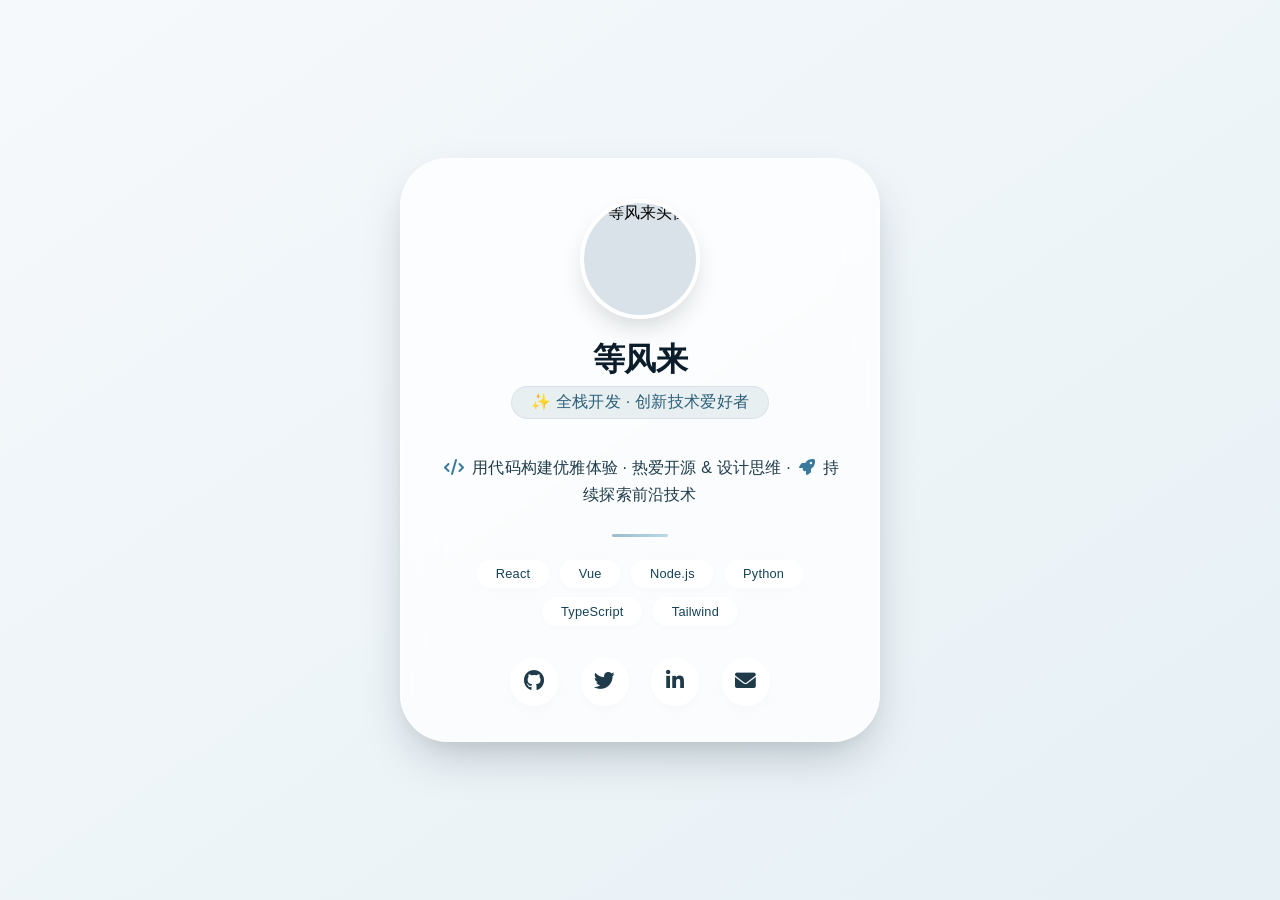
==== index.html @ 8e43c173 "更改了文件名" ====
<!DOCTYPE html>
<html lang="zh-CN">
<head>
    <meta charset="UTF-8" />
    <meta name="viewport" content="width=device-width, initial-scale=1.0" />
    <title>个人介绍 · 等风来</title>
    <!-- Font Awesome 图标库 -->
    <link rel="stylesheet" href="https://cdnjs.cloudflare.com/ajax/libs/font-awesome/6.0.0-beta3/css/all.min.css" />
    <style>
        /* ===== 全局重置 & 字体 ===== */
        * {
            margin: 0;
            padding: 0;
            box-sizing: border-box;
        }

        body {
            min-height: 100vh;
            display: flex;
            align-items: center;
            justify-content: center;
            background: linear-gradient(145deg, #f6f9fc 0%, #e6f0f5 100%);
            font-family: 'Inter', -apple-system, BlinkMacSystemFont, 'Segoe UI', Roboto, Helvetica, Arial, sans-serif;
            padding: 1.5rem;
        }

        /* ===== 卡片容器 ===== */
        .card {
            max-width: 480px;
            width: 100%;
            background: rgba(255, 255, 255, 0.75);
            backdrop-filter: blur(16px);
            -webkit-backdrop-filter: blur(16px);
            border-radius: 48px;
            padding: 2.5rem 2rem 2.2rem;
            box-shadow: 0 20px 48px -12px rgba(0, 20, 30, 0.25),
                        0 8px 24px -6px rgba(0, 0, 0, 0.05);
            border: 1px solid rgba(255, 255, 255, 0.5);
            transition: transform 0.25s ease, box-shadow 0.3s ease;
            text-align: center;
        }

        .card:hover {
            transform: translateY(-4px);
            box-shadow: 0 32px 64px -16px rgba(0, 40, 60, 0.30);
        }

        /* ===== 头像 ===== */
        .avatar {
            width: 120px;
            height: 120px;
            border-radius: 50%;
            object-fit: cover;
            display: block;
            margin: 0 auto 1.2rem;
            border: 4px solid white;
            box-shadow: 0 12px 28px -8px rgba(0, 20, 30, 0.20);
            background: #d9e2e8;
            transition: transform 0.3s ease;
        }

        .avatar:hover {
            transform: scale(1.03);
        }

        /* ===== 姓名 & 头衔 ===== */
        .name {
            font-size: 2rem;
            font-weight: 650;
            letter-spacing: -0.02em;
            color: #0b1c2a;
            margin-bottom: 0.15rem;
        }

        .title {
            display: inline-block;
            font-size: 1rem;
            font-weight: 500;
            color: #2c5f7a;
            background: rgba(44, 95, 122, 0.10);
            padding: 0.3rem 1.2rem;
            border-radius: 40px;
            margin-top: 0.1rem;
            margin-bottom: 1.2rem;
            letter-spacing: 0.3px;
            backdrop-filter: blur(4px);
            border: 1px solid rgba(44, 95, 122, 0.08);
        }

        /* ===== 简介文字 ===== */
        .bio {
            font-size: 1rem;
            line-height: 1.7;
            color: #1f3b4a;
            margin: 1rem 0 1.6rem;
            padding: 0 0.25rem;
            font-weight: 400;
            letter-spacing: 0.2px;
        }

        .bio i {
            color: #3a7b9c;
            margin: 0 0.2rem;
        }

        /* ===== 分隔装饰 ===== */
        .divider {
            width: 56px;
            height: 3px;
            background: linear-gradient(90deg, #3a7b9c, #7bb3d0);
            border-radius: 8px;
            margin: 0 auto 1.4rem;
            opacity: 0.5;
        }

        /* ===== 技能标签 ===== */
        .skills {
            display: flex;
            flex-wrap: wrap;
            justify-content: center;
            gap: 0.6rem 0.7rem;
            margin-bottom: 2rem;
        }

        .skill-tag {
            background: rgba(255, 255, 255, 0.5);
            backdrop-filter: blur(4px);
            -webkit-backdrop-filter: blur(4px);
            border: 1px solid rgba(255, 255, 255, 0.7);
            padding: 0.35rem 1.1rem;
            border-radius: 40px;
            font-size: 0.8rem;
            font-weight: 500;
            color: #154257;
            letter-spacing: 0.2px;
            box-shadow: 0 2px 8px rgba(0, 0, 0, 0.02);
            transition: all 0.2s ease;
        }

        .skill-tag:hover {
            background: rgba(44, 95, 122, 0.08);
            border-color: #7bb3d0;
            transform: translateY(-2px);
            box-shadow: 0 6px 16px -8px rgba(0, 40, 60, 0.15);
        }

        /* ===== 社交链接 ===== */
        .socials {
            display: flex;
            justify-content: center;
            gap: 1.4rem;
            margin-top: 0.2rem;
        }

        .social-link {
            display: inline-flex;
            align-items: center;
            justify-content: center;
            width: 48px;
            height: 48px;
            border-radius: 50%;
            background: rgba(255, 255, 255, 0.5);
            backdrop-filter: blur(4px);
            -webkit-backdrop-filter: blur(4px);
            border: 1px solid rgba(255, 255, 255, 0.7);
            color: #1f3b4a;
            font-size: 1.3rem;
            text-decoration: none;
            transition: all 0.25s ease;
            box-shadow: 0 4px 12px rgba(0, 0, 0, 0.02);
        }

        .social-link:hover {
            background: white;
            color: #0b2a3b;
            transform: translateY(-4px) scale(1.04);
            box-shadow: 0 12px 28px -10px rgba(0, 40, 60, 0.20);
            border-color: rgba(255, 255, 255, 0.9);
        }

        .social-link .fab,
        .social-link .fas {
            line-height: 1;
        }

        /* 个别品牌色微调 (hover) */
        .social-link:hover .fa-github {
            color: #24292f;
        }
        .social-link:hover .fa-twitter {
            color: #1d9bf0;
        }
        .social-link:hover .fa-linkedin-in {
            color: #0a66c2;
        }
        .social-link:hover .fa-envelope {
            color: #c0392b;
        }

        /* ===== 响应式微调 ===== */
        @media (max-width: 500px) {
            .card {
                padding: 2rem 1.5rem 1.8rem;
                border-radius: 32px;
            }
            .avatar {
                width: 100px;
                height: 100px;
            }
            .name {
                font-size: 1.7rem;
            }
            .title {
                font-size: 0.9rem;
                padding: 0.2rem 1rem;
            }
            .bio {
                font-size: 0.95rem;
            }
            .social-link {
                width: 44px;
                height: 44px;
                font-size: 1.1rem;
            }
        }

        @media (max-width: 380px) {
            .card {
                padding: 1.5rem 1rem 1.5rem;
            }
            .skills {
                gap: 0.4rem;
            }
            .skill-tag {
                font-size: 0.7rem;
                padding: 0.25rem 0.8rem;
            }
            .socials {
                gap: 1rem;
            }
        }

        /* ===== 小彩蛋：加载时淡入 ===== */
        .card {
            animation: fadeUp 0.7s cubic-bezier(0.16, 1, 0.3, 1) forwards;
            opacity: 0;
            transform: translateY(20px);
        }

        @keyframes fadeUp {
            to {
                opacity: 1;
                transform: translateY(0);
            }
        }
    </style>
</head>
<body>

    <div class="card" role="main" aria-label="个人介绍卡片">

        <!-- 头像 -->
        <img
        class="avatar"
        src="https://ui-avatars.com/api/?name=等风来&size=120&background=2c5f7a&color=fff&bold=true&font-size=0.5"
        alt="等风来头像"
        />

        <!-- 姓名 & 头衔 -->
        <h1 class="name">等风来</h1>
        <span class="title">✨ 全栈开发 · 创新技术爱好者</span>

        <!-- 简介 -->
        <p class="bio">
            <i class="fas fa-code"></i> 用代码构建优雅体验 ·
            热爱开源 & 设计思维 ·
            <i class="fas fa-rocket"></i> 持续探索前沿技术
        </p>

        <!-- 装饰分隔线 -->
        <div class="divider"></div>

        <!-- 技能标签 -->
        <div class="skills">
            <span class="skill-tag">React</span>
            <span class="skill-tag">Vue</span>
            <span class="skill-tag">Node.js</span>
            <span class="skill-tag">Python</span>
            <span class="skill-tag">TypeScript</span>
            <span class="skill-tag">Tailwind</span>
        </div>

        <!-- 社交链接 -->
        <div class="socials">
            <a href="#" class="social-link" aria-label="GitHub">
                <i class="fab fa-github"></i>
            </a>
            <a href="#" class="social-link" aria-label="Twitter">
                <i class="fab fa-twitter"></i>
            </a>
            <a href="#" class="social-link" aria-label="LinkedIn">
                <i class="fab fa-linkedin-in"></i>
            </a>
            <a href="#" class="social-link" aria-label="发送邮件">
                <i class="fas fa-envelope"></i>
            </a>
        </div>

    </div>

    <!-- ===== 简单交互（控制台欢迎） ===== -->
    <script>
        (function() {
            console.log('%c👋 欢迎来到等风来的个人空间', 'font-size:1.2rem; font-weight:600; color:#2c5f7a;');
            console.log('%c✨ 用代码探索世界 · 保持好奇', 'font-size:0.95rem; color:#3a7b9c;');
        })();
    </script>

</body>
</html>
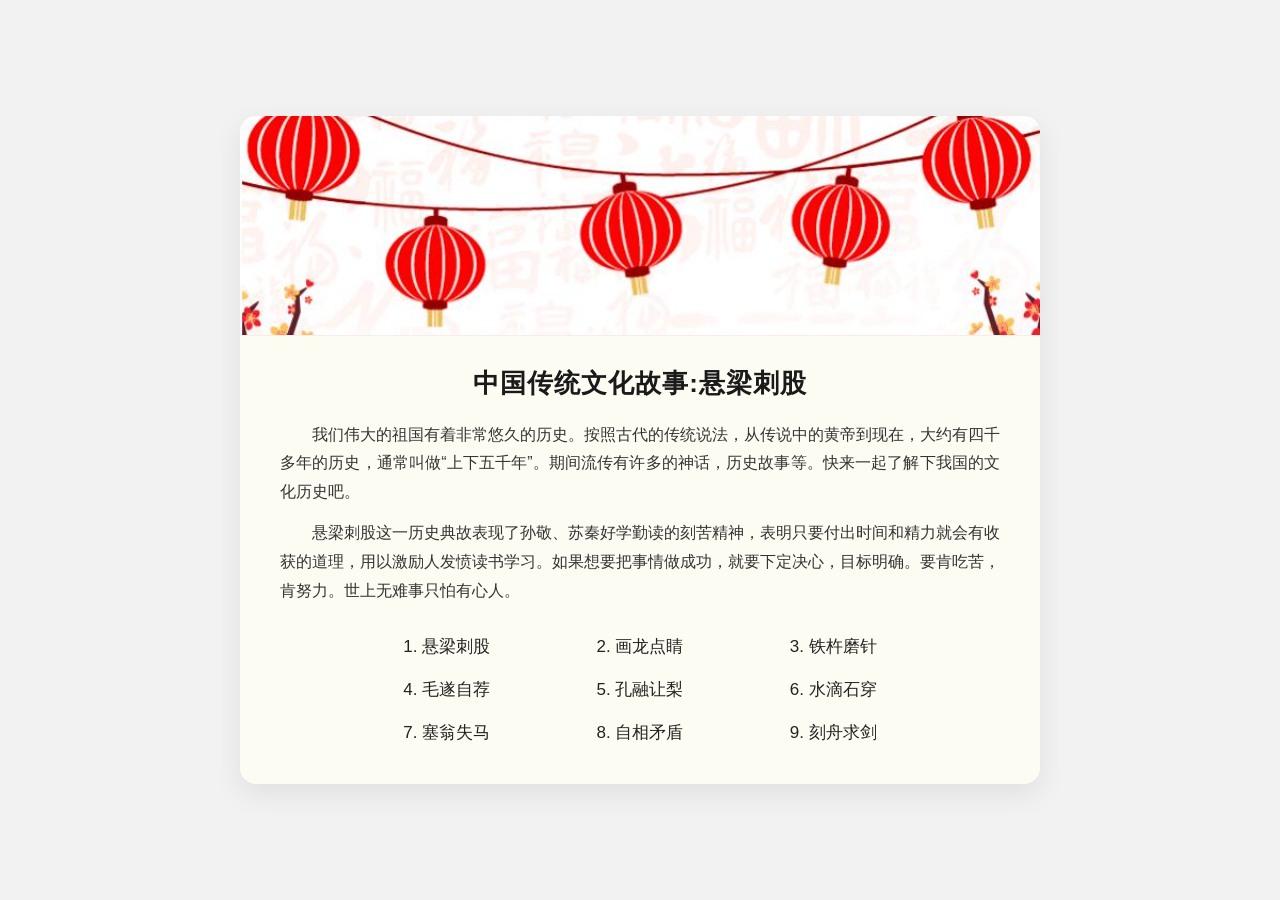
==== commit ae4d9d15: "灯笼网页的提交" ====
--- a/index.html
+++ b/index.html
@@ -1,320 +1,155 @@
 <!DOCTYPE html>
 <html lang="zh-CN">
 <head>
-    <meta charset="UTF-8" />
-    <meta name="viewport" content="width=device-width, initial-scale=1.0" />
-    <title>个人介绍 · 等风来</title>
-    <!-- Font Awesome 图标库 -->
-    <link rel="stylesheet" href="https://cdnjs.cloudflare.com/ajax/libs/font-awesome/6.0.0-beta3/css/all.min.css" />
+    <meta charset="UTF-8">
+    <meta name="viewport" content="width=device-width, initial-scale=1.0">
+    <title>中国传统文化故事:悬梁刺股</title>
     <style>
-        /* ===== 全局重置 & 字体 ===== */
+        /* 基础重置 */
         * {
+            box-sizing: border-box;
             margin: 0;
             padding: 0;
-            box-sizing: border-box;
         }
 
         body {
+            background-color: #f2f2f2;
+            font-family: "Microsoft YaHei", "PingFang SC", "Helvetica Neue", Arial, sans-serif;
+            display: flex;
+            justify-content: center;
+            align-items: center;
             min-height: 100vh;
-            display: flex;
-            align-items: center;
-            justify-content: center;
-            background: linear-gradient(145deg, #f6f9fc 0%, #e6f0f5 100%);
-            font-family: 'Inter', -apple-system, BlinkMacSystemFont, 'Segoe UI', Roboto, Helvetica, Arial, sans-serif;
-            padding: 1.5rem;
+            padding: 20px;
         }
 
-        /* ===== 卡片容器 ===== */
+        /* 主卡片容器 */
         .card {
-            max-width: 480px;
+            background-color: #fdfcf3; /* 暖色调米白色 */
             width: 100%;
-            background: rgba(255, 255, 255, 0.75);
-            backdrop-filter: blur(16px);
-            -webkit-backdrop-filter: blur(16px);
-            border-radius: 48px;
-            padding: 2.5rem 2rem 2.2rem;
-            box-shadow: 0 20px 48px -12px rgba(0, 20, 30, 0.25),
-                        0 8px 24px -6px rgba(0, 0, 0, 0.05);
-            border: 1px solid rgba(255, 255, 255, 0.5);
-            transition: transform 0.25s ease, box-shadow 0.3s ease;
-            text-align: center;
+            max-width: 800px;
+            border-radius: 16px;
+            box-shadow: 0 10px 30px rgba(0, 0, 0, 0.08);
+            overflow: hidden;
+            padding-bottom: 40px;
         }
 
-        .card:hover {
-            transform: translateY(-4px);
-            box-shadow: 0 32px 64px -16px rgba(0, 40, 60, 0.30);
+        /* 顶部装饰区域 (由于没有原图，这里用渐变和文字占位，你可以替换为实际的灯笼图片) */
+        .banner {
+            width: 100%;
+            height: 220px;
+            background: linear-gradient(to bottom, #fff5f5, #fdfcf3);
+            position: relative;
+            display: flex;
+            justify-content: center;
+            align-items: center;
+            border-bottom: 1px solid rgba(0,0,0,0.03);
         }
 
-        /* ===== 头像 ===== */
-        .avatar {
-            width: 120px;
-            height: 120px;
-            border-radius: 50%;
+        /* 模拟图片的提示文字（实际使用时，请删除此段并插入 <img> 标签） */
+        /* .banner::after {
+            content: "此处放置顶部灯笼背景图";
+            color: #d0a0a0;
+            font-size: 14px;
+            letter-spacing: 2px;
+        } */
+
+        /* 如果你有图片，可以使用下面的样式： */
+        .banner img {
+            width: 100%;
+            height: 100%;
             object-fit: cover;
-            display: block;
-            margin: 0 auto 1.2rem;
-            border: 4px solid white;
-            box-shadow: 0 12px 28px -8px rgba(0, 20, 30, 0.20);
-            background: #d9e2e8;
-            transition: transform 0.3s ease;
+        }
+ 
+
+        /* 主标题 */
+        h1 {
+            text-align: center;
+            font-size: 26px;
+            color: #1a1a1a;
+            margin: 30px 0 20px 0;
+            font-weight: 700;
+            letter-spacing: 1px;
         }
 
-        .avatar:hover {
-            transform: scale(1.03);
+        /* 文本内容 */
+        .content {
+            padding: 0 40px;
+            margin-bottom: 30px;
         }
 
-        /* ===== 姓名 & 头衔 ===== */
-        .name {
-            font-size: 2rem;
-            font-weight: 650;
-            letter-spacing: -0.02em;
-            color: #0b1c2a;
-            margin-bottom: 0.15rem;
+        .content p {
+            font-size: 16px;
+            color: #333333;
+            line-height: 1.8;
+            text-align: justify;
+            text-indent: 2em; /* 首行缩进 */
+            margin-bottom: 12px;
         }
 
-        .title {
-            display: inline-block;
-            font-size: 1rem;
-            font-weight: 500;
-            color: #2c5f7a;
-            background: rgba(44, 95, 122, 0.10);
-            padding: 0.3rem 1.2rem;
-            border-radius: 40px;
-            margin-top: 0.1rem;
-            margin-bottom: 1.2rem;
-            letter-spacing: 0.3px;
-            backdrop-filter: blur(4px);
-            border: 1px solid rgba(44, 95, 122, 0.08);
+        /* 底部成语网格 */
+        .idiom-grid {
+            display: grid;
+            grid-template-columns: repeat(3, 1fr);
+            gap: 20px 10px;
+            padding: 0 40px;
+            max-width: 650px;
+            margin: 0 auto;
         }
 
-        /* ===== 简介文字 ===== */
-        .bio {
-            font-size: 1rem;
-            line-height: 1.7;
-            color: #1f3b4a;
-            margin: 1rem 0 1.6rem;
-            padding: 0 0.25rem;
-            font-weight: 400;
-            letter-spacing: 0.2px;
+        .idiom-item {
+            font-size: 17px;
+            color: #222222;
+            text-align: center;
+            font-weight: 500;
         }
 
-        .bio i {
-            color: #3a7b9c;
-            margin: 0 0.2rem;
-        }
-
-        /* ===== 分隔装饰 ===== */
-        .divider {
-            width: 56px;
-            height: 3px;
-            background: linear-gradient(90deg, #3a7b9c, #7bb3d0);
-            border-radius: 8px;
-            margin: 0 auto 1.4rem;
-            opacity: 0.5;
-        }
-
-        /* ===== 技能标签 ===== */
-        .skills {
-            display: flex;
-            flex-wrap: wrap;
-            justify-content: center;
-            gap: 0.6rem 0.7rem;
-            margin-bottom: 2rem;
-        }
-
-        .skill-tag {
-            background: rgba(255, 255, 255, 0.5);
-            backdrop-filter: blur(4px);
-            -webkit-backdrop-filter: blur(4px);
-            border: 1px solid rgba(255, 255, 255, 0.7);
-            padding: 0.35rem 1.1rem;
-            border-radius: 40px;
-            font-size: 0.8rem;
-            font-weight: 500;
-            color: #154257;
-            letter-spacing: 0.2px;
-            box-shadow: 0 2px 8px rgba(0, 0, 0, 0.02);
-            transition: all 0.2s ease;
-        }
-
-        .skill-tag:hover {
-            background: rgba(44, 95, 122, 0.08);
-            border-color: #7bb3d0;
-            transform: translateY(-2px);
-            box-shadow: 0 6px 16px -8px rgba(0, 40, 60, 0.15);
-        }
-
-        /* ===== 社交链接 ===== */
-        .socials {
-            display: flex;
-            justify-content: center;
-            gap: 1.4rem;
-            margin-top: 0.2rem;
-        }
-
-        .social-link {
-            display: inline-flex;
-            align-items: center;
-            justify-content: center;
-            width: 48px;
-            height: 48px;
-            border-radius: 50%;
-            background: rgba(255, 255, 255, 0.5);
-            backdrop-filter: blur(4px);
-            -webkit-backdrop-filter: blur(4px);
-            border: 1px solid rgba(255, 255, 255, 0.7);
-            color: #1f3b4a;
-            font-size: 1.3rem;
-            text-decoration: none;
-            transition: all 0.25s ease;
-            box-shadow: 0 4px 12px rgba(0, 0, 0, 0.02);
-        }
-
-        .social-link:hover {
-            background: white;
-            color: #0b2a3b;
-            transform: translateY(-4px) scale(1.04);
-            box-shadow: 0 12px 28px -10px rgba(0, 40, 60, 0.20);
-            border-color: rgba(255, 255, 255, 0.9);
-        }
-
-        .social-link .fab,
-        .social-link .fas {
-            line-height: 1;
-        }
-
-        /* 个别品牌色微调 (hover) */
-        .social-link:hover .fa-github {
-            color: #24292f;
-        }
-        .social-link:hover .fa-twitter {
-            color: #1d9bf0;
-        }
-        .social-link:hover .fa-linkedin-in {
-            color: #0a66c2;
-        }
-        .social-link:hover .fa-envelope {
-            color: #c0392b;
-        }
-
-        /* ===== 响应式微调 ===== */
-        @media (max-width: 500px) {
-            .card {
-                padding: 2rem 1.5rem 1.8rem;
-                border-radius: 32px;
+        /* 响应式调整：手机端时网格变为两列或一列 */
+        @media (max-width: 600px) {
+            .content {
+                padding: 0 20px;
             }
-            .avatar {
-                width: 100px;
-                height: 100px;
+            .idiom-grid {
+                grid-template-columns: repeat(2, 1fr);
+                padding: 0 20px;
             }
-            .name {
-                font-size: 1.7rem;
-            }
-            .title {
-                font-size: 0.9rem;
-                padding: 0.2rem 1rem;
-            }
-            .bio {
-                font-size: 0.95rem;
-            }
-            .social-link {
-                width: 44px;
-                height: 44px;
-                font-size: 1.1rem;
-            }
-        }
-
-        @media (max-width: 380px) {
-            .card {
-                padding: 1.5rem 1rem 1.5rem;
-            }
-            .skills {
-                gap: 0.4rem;
-            }
-            .skill-tag {
-                font-size: 0.7rem;
-                padding: 0.25rem 0.8rem;
-            }
-            .socials {
-                gap: 1rem;
-            }
-        }
-
-        /* ===== 小彩蛋：加载时淡入 ===== */
-        .card {
-            animation: fadeUp 0.7s cubic-bezier(0.16, 1, 0.3, 1) forwards;
-            opacity: 0;
-            transform: translateY(20px);
-        }
-
-        @keyframes fadeUp {
-            to {
-                opacity: 1;
-                transform: translateY(0);
+            h1 {
+                font-size: 22px;
+                padding: 0 15px;
             }
         }
     </style>
 </head>
 <body>
 
-    <div class="card" role="main" aria-label="个人介绍卡片">
-
-        <!-- 头像 -->
-        <img
-        class="avatar"
-        src="https://ui-avatars.com/api/?name=等风来&size=120&background=2c5f7a&color=fff&bold=true&font-size=0.5"
-        alt="等风来头像"
-        />
-
-        <!-- 姓名 & 头衔 -->
-        <h1 class="name">等风来</h1>
-        <span class="title">✨ 全栈开发 · 创新技术爱好者</span>
-
-        <!-- 简介 -->
-        <p class="bio">
-            <i class="fas fa-code"></i> 用代码构建优雅体验 ·
-            热爱开源 & 设计思维 ·
-            <i class="fas fa-rocket"></i> 持续探索前沿技术
-        </p>
-
-        <!-- 装饰分隔线 -->
-        <div class="divider"></div>
-
-        <!-- 技能标签 -->
-        <div class="skills">
-            <span class="skill-tag">React</span>
-            <span class="skill-tag">Vue</span>
-            <span class="skill-tag">Node.js</span>
-            <span class="skill-tag">Python</span>
-            <span class="skill-tag">TypeScript</span>
-            <span class="skill-tag">Tailwind</span>
+    <div class="card">
+        <!-- 顶部图片区域 -->
+        <div class="banner">
+            <!-- 建议：将你原图中的顶部灯笼部分裁剪下来，保存为图片，然后替换下面的注释 -->
+            <img src="./imgs/灯笼.jpg" alt="灯笼背景">
         </div>
 
-        <!-- 社交链接 -->
-        <div class="socials">
-            <a href="#" class="social-link" aria-label="GitHub">
-                <i class="fab fa-github"></i>
-            </a>
-            <a href="#" class="social-link" aria-label="Twitter">
-                <i class="fab fa-twitter"></i>
-            </a>
-            <a href="#" class="social-link" aria-label="LinkedIn">
-                <i class="fab fa-linkedin-in"></i>
-            </a>
-            <a href="#" class="social-link" aria-label="发送邮件">
-                <i class="fas fa-envelope"></i>
-            </a>
+        <!-- 标题 -->
+        <h1>中国传统文化故事:悬梁刺股</h1>
+
+        <!-- 文本内容 -->
+        <div class="content">
+            <p>我们伟大的祖国有着非常悠久的历史。按照古代的传统说法，从传说中的黄帝到现在，大约有四千多年的历史，通常叫做“上下五千年”。期间流传有许多的神话，历史故事等。快来一起了解下我国的文化历史吧。</p>
+            <p>悬梁刺股这一历史典故表现了孙敬、苏秦好学勤读的刻苦精神，表明只要付出时间和精力就会有收获的道理，用以激励人发愤读书学习。如果想要把事情做成功，就要下定决心，目标明确。要肯吃苦，肯努力。世上无难事只怕有心人。</p>
         </div>
 
+        <!-- 成语列表 -->
+        <div class="idiom-grid">
+            <div class="idiom-item">1. 悬梁刺股</div>
+            <div class="idiom-item">2. 画龙点睛</div>
+            <div class="idiom-item">3. 铁杵磨针</div>
+            <div class="idiom-item">4. 毛遂自荐</div>
+            <div class="idiom-item">5. 孔融让梨</div>
+            <div class="idiom-item">6. 水滴石穿</div>
+            <div class="idiom-item">7. 塞翁失马</div>
+            <div class="idiom-item">8. 自相矛盾</div>
+            <div class="idiom-item">9. 刻舟求剑</div>
+        </div>
     </div>
-
-    <!-- ===== 简单交互（控制台欢迎） ===== -->
-    <script>
-        (function() {
-            console.log('%c👋 欢迎来到等风来的个人空间', 'font-size:1.2rem; font-weight:600; color:#2c5f7a;');
-            console.log('%c✨ 用代码探索世界 · 保持好奇', 'font-size:0.95rem; color:#3a7b9c;');
-        })();
-    </script>
 
 </body>
 </html>
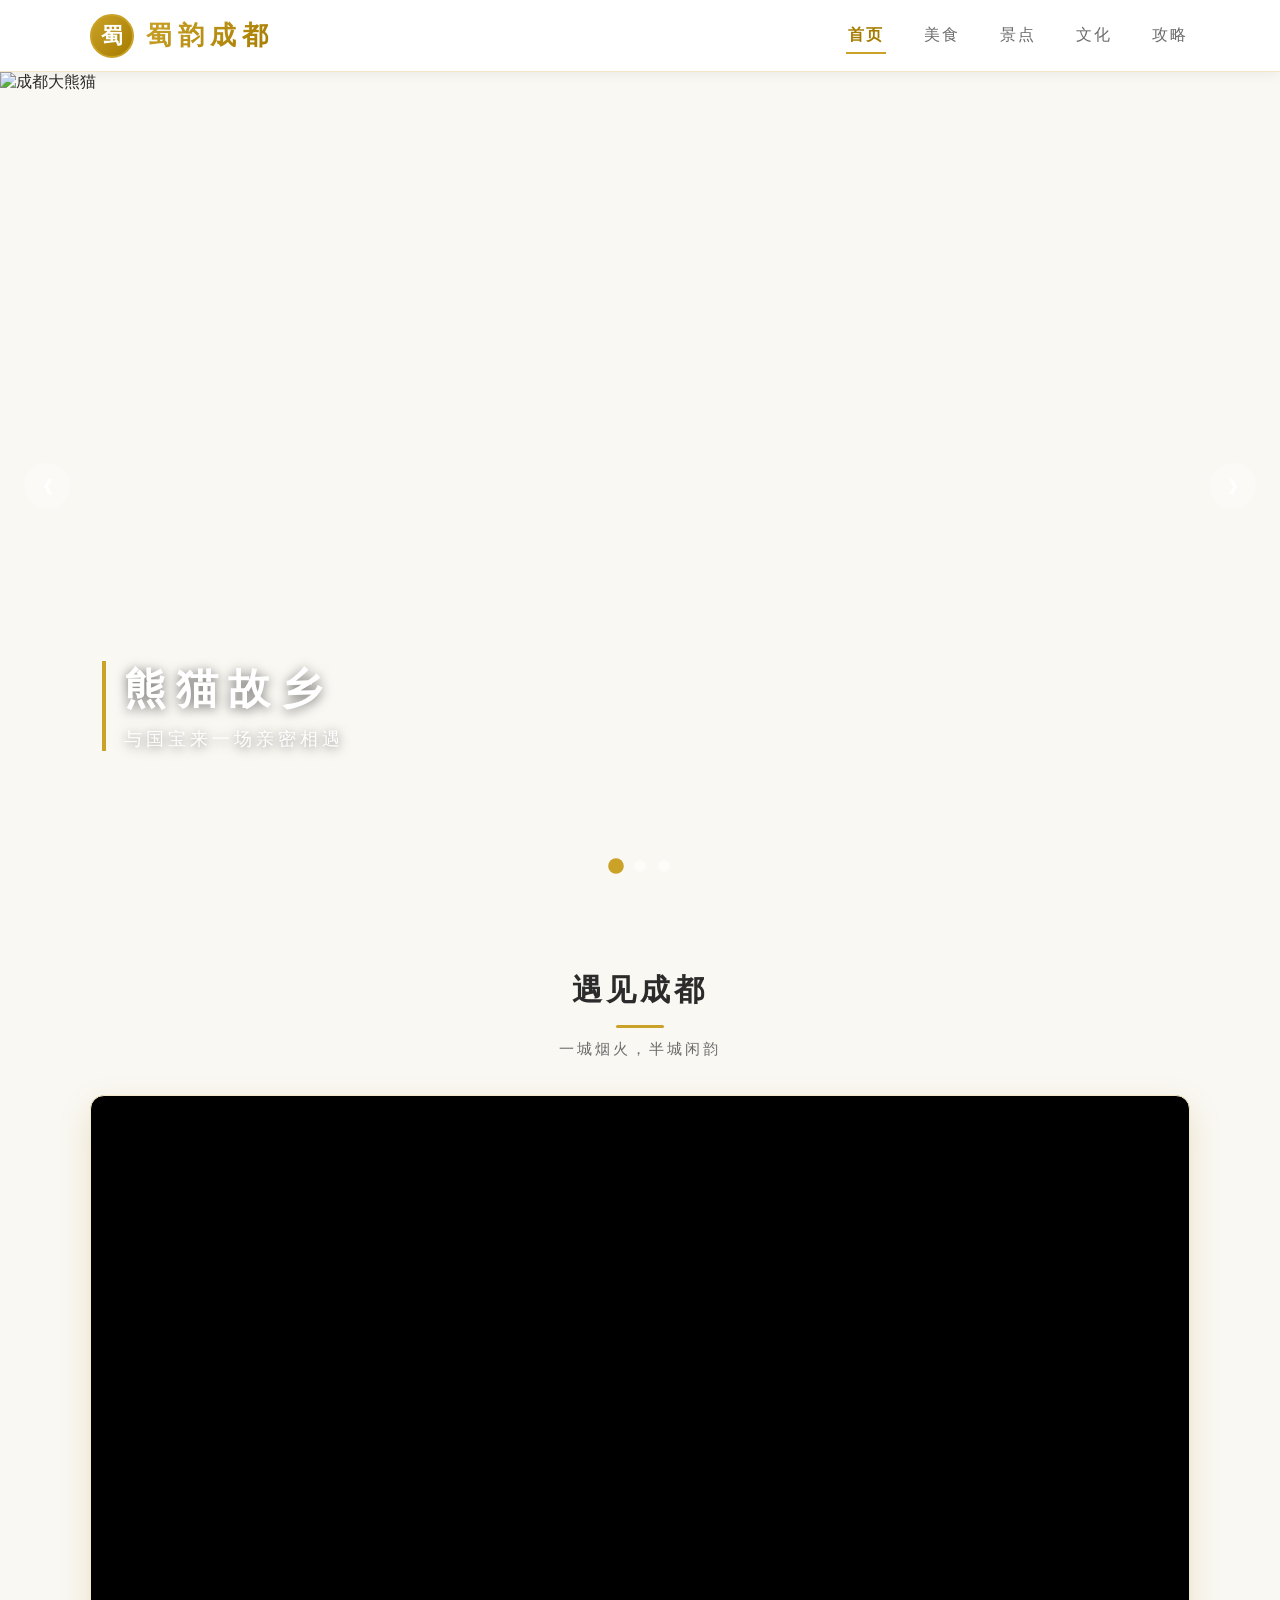
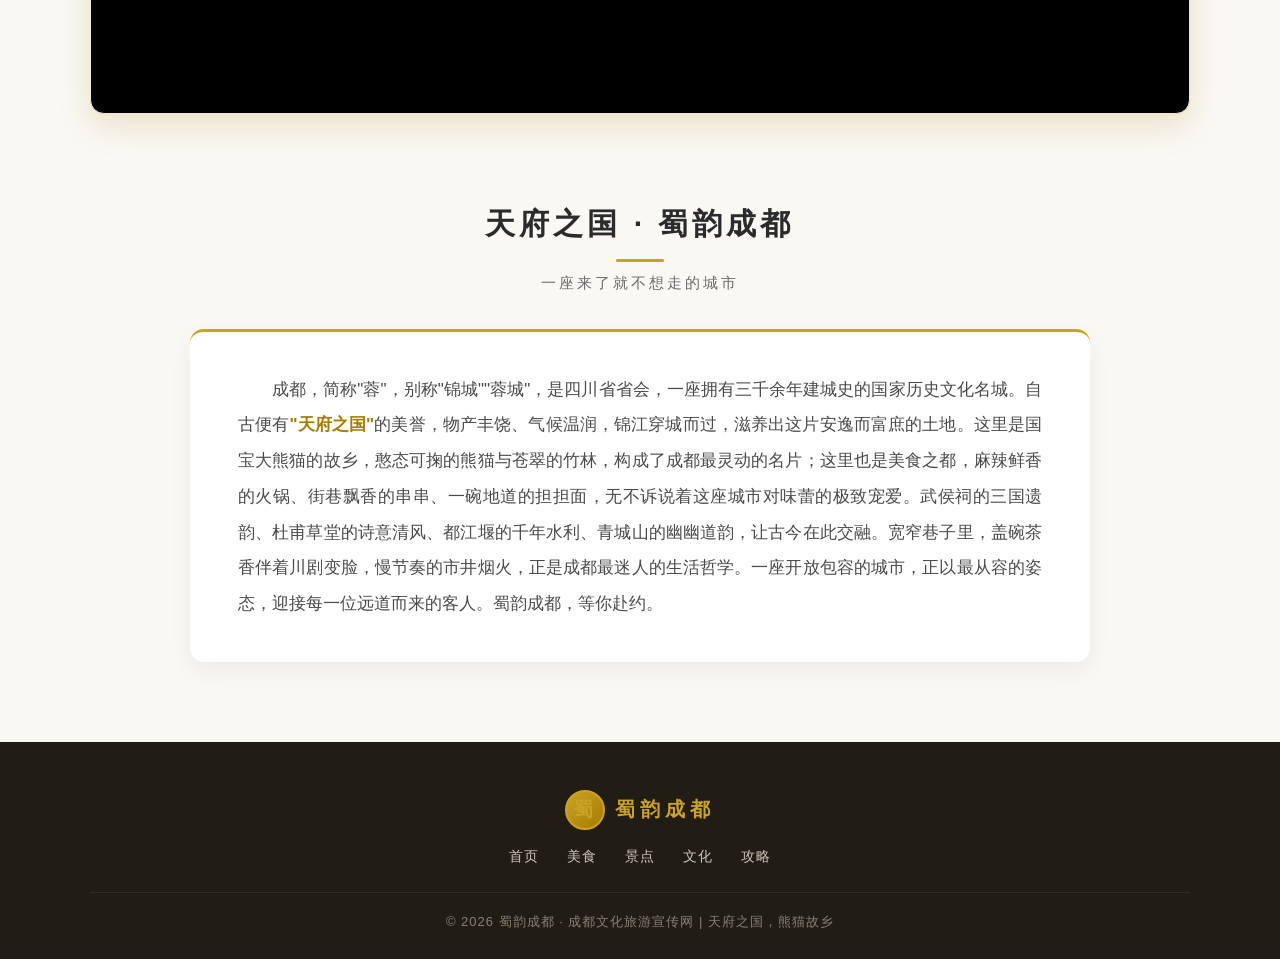
==== commit a6a9160a: "成都网页" ====
--- a/index.html
+++ b/index.html
@@ -1,155 +1,22 @@
 <!DOCTYPE html>
 <html lang="zh-CN">
 <head>
+    <!-- 网站入口页：GitHub Pages 等静态托管要求根目录存在 index.html，
+         访问仓库根地址时由此页面接管，立即跳转到「蜀韵成都」首页 -->
     <meta charset="UTF-8">
     <meta name="viewport" content="width=device-width, initial-scale=1.0">
-    <title>中国传统文化故事:悬梁刺股</title>
+    <!-- 元刷新：页面加载后 0 秒跳转到网站首页 -->
+    <meta http-equiv="refresh" content="0; url=shuyun-chengdu/index.html">
+    <title>蜀韵成都</title>
     <style>
-        /* 基础重置 */
-        * {
-            box-sizing: border-box;
-            margin: 0;
-            padding: 0;
-        }
-
-        body {
-            background-color: #f2f2f2;
-            font-family: "Microsoft YaHei", "PingFang SC", "Helvetica Neue", Arial, sans-serif;
-            display: flex;
-            justify-content: center;
-            align-items: center;
-            min-height: 100vh;
-            padding: 20px;
-        }
-
-        /* 主卡片容器 */
-        .card {
-            background-color: #fdfcf3; /* 暖色调米白色 */
-            width: 100%;
-            max-width: 800px;
-            border-radius: 16px;
-            box-shadow: 0 10px 30px rgba(0, 0, 0, 0.08);
-            overflow: hidden;
-            padding-bottom: 40px;
-        }
-
-        /* 顶部装饰区域 (由于没有原图，这里用渐变和文字占位，你可以替换为实际的灯笼图片) */
-        .banner {
-            width: 100%;
-            height: 220px;
-            background: linear-gradient(to bottom, #fff5f5, #fdfcf3);
-            position: relative;
-            display: flex;
-            justify-content: center;
-            align-items: center;
-            border-bottom: 1px solid rgba(0,0,0,0.03);
-        }
-
-        /* 模拟图片的提示文字（实际使用时，请删除此段并插入 <img> 标签） */
-        /* .banner::after {
-            content: "此处放置顶部灯笼背景图";
-            color: #d0a0a0;
-            font-size: 14px;
-            letter-spacing: 2px;
-        } */
-
-        /* 如果你有图片，可以使用下面的样式： */
-        .banner img {
-            width: 100%;
-            height: 100%;
-            object-fit: cover;
-        }
- 
-
-        /* 主标题 */
-        h1 {
-            text-align: center;
-            font-size: 26px;
-            color: #1a1a1a;
-            margin: 30px 0 20px 0;
-            font-weight: 700;
-            letter-spacing: 1px;
-        }
-
-        /* 文本内容 */
-        .content {
-            padding: 0 40px;
-            margin-bottom: 30px;
-        }
-
-        .content p {
-            font-size: 16px;
-            color: #333333;
-            line-height: 1.8;
-            text-align: justify;
-            text-indent: 2em; /* 首行缩进 */
-            margin-bottom: 12px;
-        }
-
-        /* 底部成语网格 */
-        .idiom-grid {
-            display: grid;
-            grid-template-columns: repeat(3, 1fr);
-            gap: 20px 10px;
-            padding: 0 40px;
-            max-width: 650px;
-            margin: 0 auto;
-        }
-
-        .idiom-item {
-            font-size: 17px;
-            color: #222222;
-            text-align: center;
-            font-weight: 500;
-        }
-
-        /* 响应式调整：手机端时网格变为两列或一列 */
-        @media (max-width: 600px) {
-            .content {
-                padding: 0 20px;
-            }
-            .idiom-grid {
-                grid-template-columns: repeat(2, 1fr);
-                padding: 0 20px;
-            }
-            h1 {
-                font-size: 22px;
-                padding: 0 15px;
-            }
-        }
+        /* 跳转前短暂显示的过渡样式（与网站金色主题呼应） */
+        body { font-family: "Microsoft YaHei", sans-serif; background: #faf7f0; color: #a67c00; display: flex; align-items: center; justify-content: center; height: 100vh; margin: 0; }
     </style>
 </head>
 <body>
-
-    <div class="card">
-        <!-- 顶部图片区域 -->
-        <div class="banner">
-            <!-- 建议：将你原图中的顶部灯笼部分裁剪下来，保存为图片，然后替换下面的注释 -->
-            <img src="./imgs/灯笼.jpg" alt="灯笼背景">
-        </div>
-
-        <!-- 标题 -->
-        <h1>中国传统文化故事:悬梁刺股</h1>
-
-        <!-- 文本内容 -->
-        <div class="content">
-            <p>我们伟大的祖国有着非常悠久的历史。按照古代的传统说法，从传说中的黄帝到现在，大约有四千多年的历史，通常叫做“上下五千年”。期间流传有许多的神话，历史故事等。快来一起了解下我国的文化历史吧。</p>
-            <p>悬梁刺股这一历史典故表现了孙敬、苏秦好学勤读的刻苦精神，表明只要付出时间和精力就会有收获的道理，用以激励人发愤读书学习。如果想要把事情做成功，就要下定决心，目标明确。要肯吃苦，肯努力。世上无难事只怕有心人。</p>
-        </div>
-
-        <!-- 成语列表 -->
-        <div class="idiom-grid">
-            <div class="idiom-item">1. 悬梁刺股</div>
-            <div class="idiom-item">2. 画龙点睛</div>
-            <div class="idiom-item">3. 铁杵磨针</div>
-            <div class="idiom-item">4. 毛遂自荐</div>
-            <div class="idiom-item">5. 孔融让梨</div>
-            <div class="idiom-item">6. 水滴石穿</div>
-            <div class="idiom-item">7. 塞翁失马</div>
-            <div class="idiom-item">8. 自相矛盾</div>
-            <div class="idiom-item">9. 刻舟求剑</div>
-        </div>
-    </div>
-
+    <!-- 跳转提示（正常情况下用户几乎看不到） -->
+    <p>正在进入「蜀韵成都」… <a href="shuyun-chengdu/index.html">如未自动跳转，请点击这里</a></p>
+    <!-- 脚本立即跳转，作为元刷新的兜底方案 -->
+    <script>location.replace('shuyun-chengdu/index.html');</script>
 </body>
-</html>+</html>
